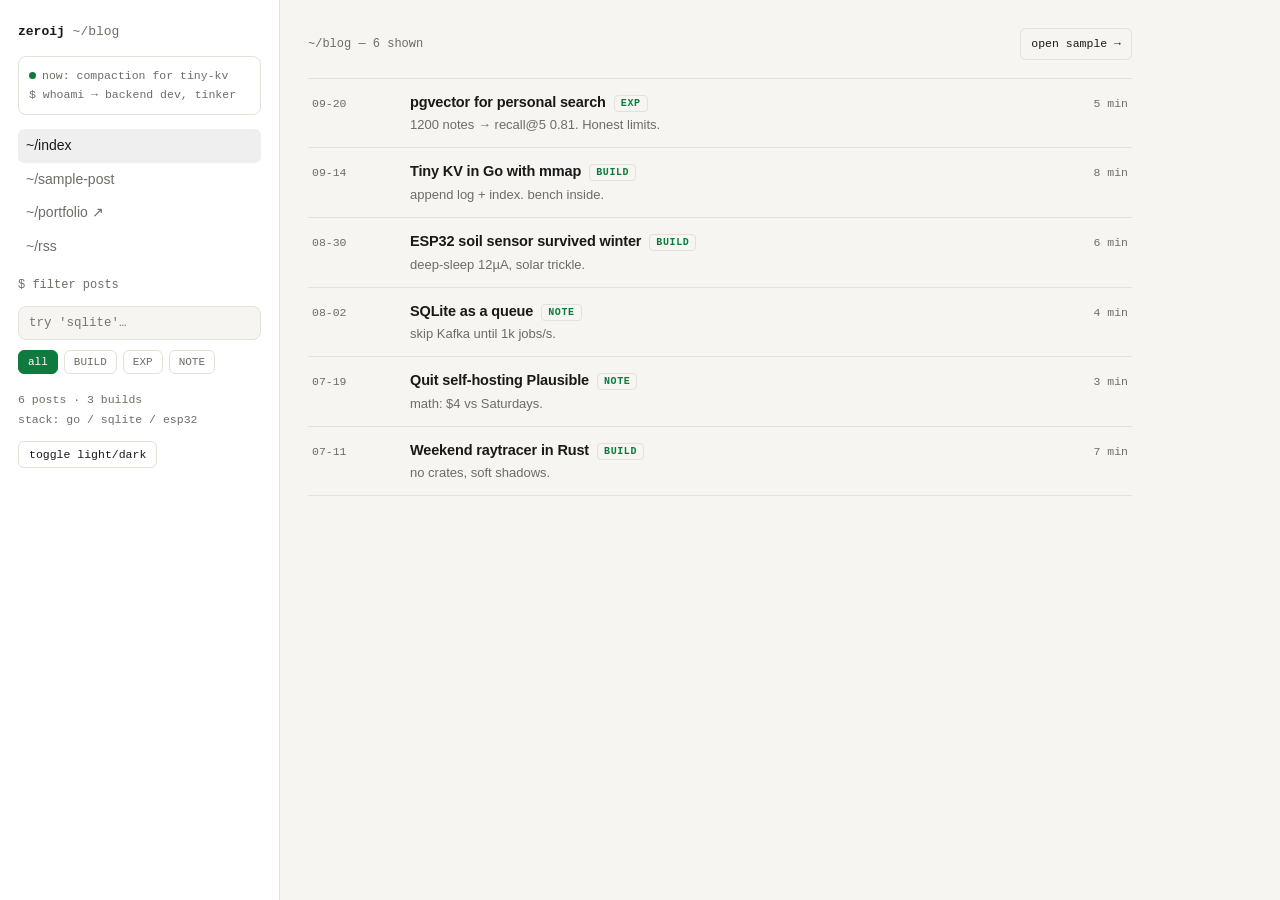
==== index.html @ 80bb95fb "feat: homepage log with search and type filters - semantic list rows link to sample post - count + e" ====
<!doctype html>
<html lang="en">
<head>
<meta charset="utf-8">
<meta name="viewport" content="width=device-width,initial-scale=1">
<title>zeroij/blog — builds, experiments, notes</title>
<meta name="description" content="Separate scratch space from my portfolio: small builds, experiments, and technical notes.">
<link rel="icon" href="/favicon.svg" type="image/svg+xml">
<link rel="stylesheet" href="/assets/css/site.css">
<link rel="alternate" type="application/rss+xml" title="zeroij/blog RSS" href="/feed.xml">
</head>
<body>
<a class="skip" href="#list">Skip to posts</a>
<div class="app">
  <aside class="side">
    <div class="brand">zeroij <span>~/blog</span></div>
    <div class="status"><span class="dot"></span>now: compaction for tiny-kv<br>$ whoami → backend dev, tinker</div>
    <nav class="nav" aria-label="Primary">
      <a href="/" class="on" aria-current="page">~/index</a>
      <a href="/posts/tiny-kv.html">~/sample-post</a>
      <a href="https://zeroij.dev" rel="noopener">~/portfolio ↗</a>
      <a href="/feed.xml">~/rss</a>
    </nav>
    <label class="mono" for="q" style="display:block;margin-top:12px;color:var(--muted)">$ filter posts</label>
    <input id="q" type="search" placeholder="try 'sqlite'…" autocomplete="off">
    <div class="frow" id="tags" role="tablist" aria-label="Filter by type">
      <button class="f on" data-t="all" aria-selected="true">all</button>
      <button class="f" data-t="BUILD" aria-selected="false">BUILD</button>
      <button class="f" data-t="EXP" aria-selected="false">EXP</button>
      <button class="f" data-t="NOTE" aria-selected="false">NOTE</button>
    </div>
    <div class="meta">6 posts · 3 builds<br>stack: go / sqlite / esp32</div>
    <div style="margin-top:12px"><button class="btn" onclick="toggleTheme()">toggle light/dark</button></div>
  </aside>

  <main class="main">
    <div class="topbar">
      <span class="mono">~/blog — <span id="count">6 shown</span></span>
      <a class="btn" href="/posts/tiny-kv.html">open sample →</a>
    </div>
    <div class="list" id="list">
      <a class="item" href="/posts/tiny-kv.html" data-type="EXP" data-title="pgvector personal search recall limits">
        <span class="date">09-20</span>
        <div><h2>pgvector for personal search<span class="badge">EXP</span></h2><p>1200 notes → recall@5 0.81. Honest limits.</p></div>
        <span class="date">5 min</span>
      </a>
      <a class="item" href="/posts/tiny-kv.html" data-type="BUILD" data-title="tiny kv go mmap append log index">
        <span class="date">09-14</span>
        <div><h2>Tiny KV in Go with mmap<span class="badge">BUILD</span></h2><p>append log + index. bench inside.</p></div>
        <span class="date">8 min</span>
      </a>
      <a class="item" href="/posts/tiny-kv.html" data-type="BUILD" data-title="esp32 soil sensor winter deep sleep solar">
        <span class="date">08-30</span>
        <div><h2>ESP32 soil sensor survived winter<span class="badge">BUILD</span></h2><p>deep-sleep 12µA, solar trickle.</p></div>
        <span class="date">6 min</span>
      </a>
      <a class="item" href="/posts/tiny-kv.html" data-type="NOTE" data-title="sqlite queue side projects kafka">
        <span class="date">08-02</span>
        <div><h2>SQLite as a queue<span class="badge">NOTE</span></h2><p>skip Kafka until 1k jobs/s.</p></div>
        <span class="date">4 min</span>
      </a>
      <a class="item" href="/posts/tiny-kv.html" data-type="NOTE" data-title="quit self hosting plausible analytics">
        <span class="date">07-19</span>
        <div><h2>Quit self-hosting Plausible<span class="badge">NOTE</span></h2><p>math: $4 vs Saturdays.</p></div>
        <span class="date">3 min</span>
      </a>
      <a class="item" href="/posts/tiny-kv.html" data-type="BUILD" data-title="raytracer rust weekend soft shadows">
        <span class="date">07-11</span>
        <div><h2>Weekend raytracer in Rust<span class="badge">BUILD</span></h2><p>no crates, soft shadows.</p></div>
        <span class="date">7 min</span>
      </a>
    </div>
    <p class="empty" id="empty">no matches — <button class="btn" onclick="document.getElementById('q').value='';__blogFilter()">clear</button></p>
  </main>
</div>
<script src="/assets/js/app.js" defer></script>
</body>
</html>
---- assets/css/site.css ----
/* zeroij/blog — workbench-dense theme. Dark-first, static, no framework. */
*{box-sizing:border-box;margin:0;padding:0}
:root{
  --bg:#0E0E0C; --panel:#161614; --fg:#E6E3D9; --muted:#8E8B82;
  --line:#262522; --accent:#7DFF9E;
  --mono:ui-monospace,SFMono-Regular,Menlo,Consolas,"Liberation Mono",monospace;
  --sans:-apple-system,BlinkMacSystemFont,"Segoe UI",Roboto,Helvetica,Arial,sans-serif;
  --radius:8px; --max:880px; --side:280px;
}
[data-theme="light"]{
  --bg:#F6F5F1; --panel:#FFFFFF; --fg:#191918; --muted:#6E6C64;
  --line:#E4E1D8; --accent:#0E7A3D;
}
html{scrollbar-color:var(--line) transparent}
body{font-family:var(--sans);background:var(--bg);color:var(--fg);line-height:1.55;-webkit-font-smoothing:antialiased}
a{color:inherit}
.mono{font-family:var(--mono);font-size:12px}
.app{display:grid;grid-template-columns:var(--side) 1fr;min-height:100vh}
.side{border-right:1px solid var(--line);background:var(--panel);padding:22px 18px;position:sticky;top:0;height:100vh;overflow:auto}
.brand{font-family:var(--mono);font-size:13px;font-weight:700}
.brand span{color:var(--muted);font-weight:400}
.status{font-family:var(--mono);font-size:11.5px;color:var(--muted);border:1px solid var(--line);border-radius:var(--radius);padding:10px;margin:14px 0;line-height:1.6}
.dot{display:inline-block;width:7px;height:7px;border-radius:99px;background:var(--accent);margin-right:6px}
.nav a{display:block;color:var(--muted);text-decoration:none;font-size:14px;padding:6px 8px;border-radius:6px}
.nav a.on,.nav a:hover{color:var(--fg);background:rgba(127,127,127,.12)}
.side input{width:100%;font-family:var(--mono);font-size:12.5px;background:var(--bg);border:1px solid var(--line);border-radius:var(--radius);color:var(--fg);padding:9px 10px;margin-top:12px;outline:none}
.side input:focus{border-color:var(--accent)}
.frow{display:flex;gap:6px;flex-wrap:wrap;margin-top:10px}
.f{font-family:var(--mono);font-size:11px;border:1px solid var(--line);border-radius:6px;background:transparent;color:var(--muted);padding:5px 9px;cursor:pointer}
.f.on{color:#0B0B0A;background:var(--accent);border-color:var(--accent)}
[data-theme="light"] .f.on{color:#fff}
.meta{font-family:var(--mono);font-size:11.5px;color:var(--muted);margin-top:16px;line-height:1.7}
.btn{font-family:var(--mono);font-size:11.5px;border:1px solid var(--line);border-radius:6px;background:transparent;color:inherit;padding:6px 10px;cursor:pointer;text-decoration:none;display:inline-block}
.btn:hover{border-color:var(--accent)}
.main{padding:28px 28px 80px;max-width:var(--max)}
.topbar{display:flex;justify-content:space-between;align-items:center;gap:12px;margin-bottom:6px}
.topbar .mono{color:var(--muted)}
.list{margin-top:18px;border-top:1px solid var(--line)}
.item{display:grid;grid-template-columns:86px 1fr auto;gap:12px;padding:12px 4px;border-bottom:1px solid var(--line);cursor:pointer;align-items:baseline;text-decoration:none}
.item:hover{background:rgba(127,127,127,.07)}
.item h2{font-size:14.5px;font-weight:600;letter-spacing:-.01em}
.item p{font-size:13px;color:var(--muted);margin-top:2px}
.badge{font-family:var(--mono);font-size:10px;letter-spacing:.06em;border:1px solid var(--line);border-radius:4px;padding:2px 6px;color:var(--accent);white-space:nowrap;margin-left:8px;vertical-align:1px}
.date{font-family:var(--mono);font-size:11.5px;color:var(--muted);white-space:nowrap}
.prose{font-size:15.5px}
.prose h1{font-size:26px;letter-spacing:-.02em;line-height:1.2;margin:8px 0}
.prose h2{font-size:19px;margin:26px 0 8px}
.prose p{margin:0 0 14px;color:color-mix(in srgb,var(--fg) 92%,var(--muted))}
.prose code{font-family:var(--mono);font-size:.86em;background:rgba(127,127,127,.14);padding:1px 5px;border-radius:4px}
.prose pre{font-family:var(--mono);font-size:12.5px;background:#000;border:1px solid var(--line);border-radius:10px;padding:14px;overflow:auto;margin:14px 0;color:#D8F5DF;line-height:1.6}
.prose pre code{background:none;padding:0}
[data-theme="light"] .prose pre{background:#101010;color:#C8F5D0}
.prose ul{margin:0 0 14px 20px}
.empty{font-family:var(--mono);font-size:12.5px;color:var(--muted);padding:20px 4px;display:none}
.skip{position:absolute;left:-999px}.skip:focus{left:8px;top:8px;background:var(--accent);color:#000;padding:8px;z-index:9}
:focus-visible{outline:2px solid var(--accent);outline-offset:2px}
@media(max-width:860px){.app{grid-template-columns:1fr}.side{position:static;height:auto;border-right:0;border-bottom:1px solid var(--line)}.item{grid-template-columns:1fr auto}.item .date.hide-m{display:none}}
@media(prefers-reduced-motion:reduce){*{transition:none!important}}
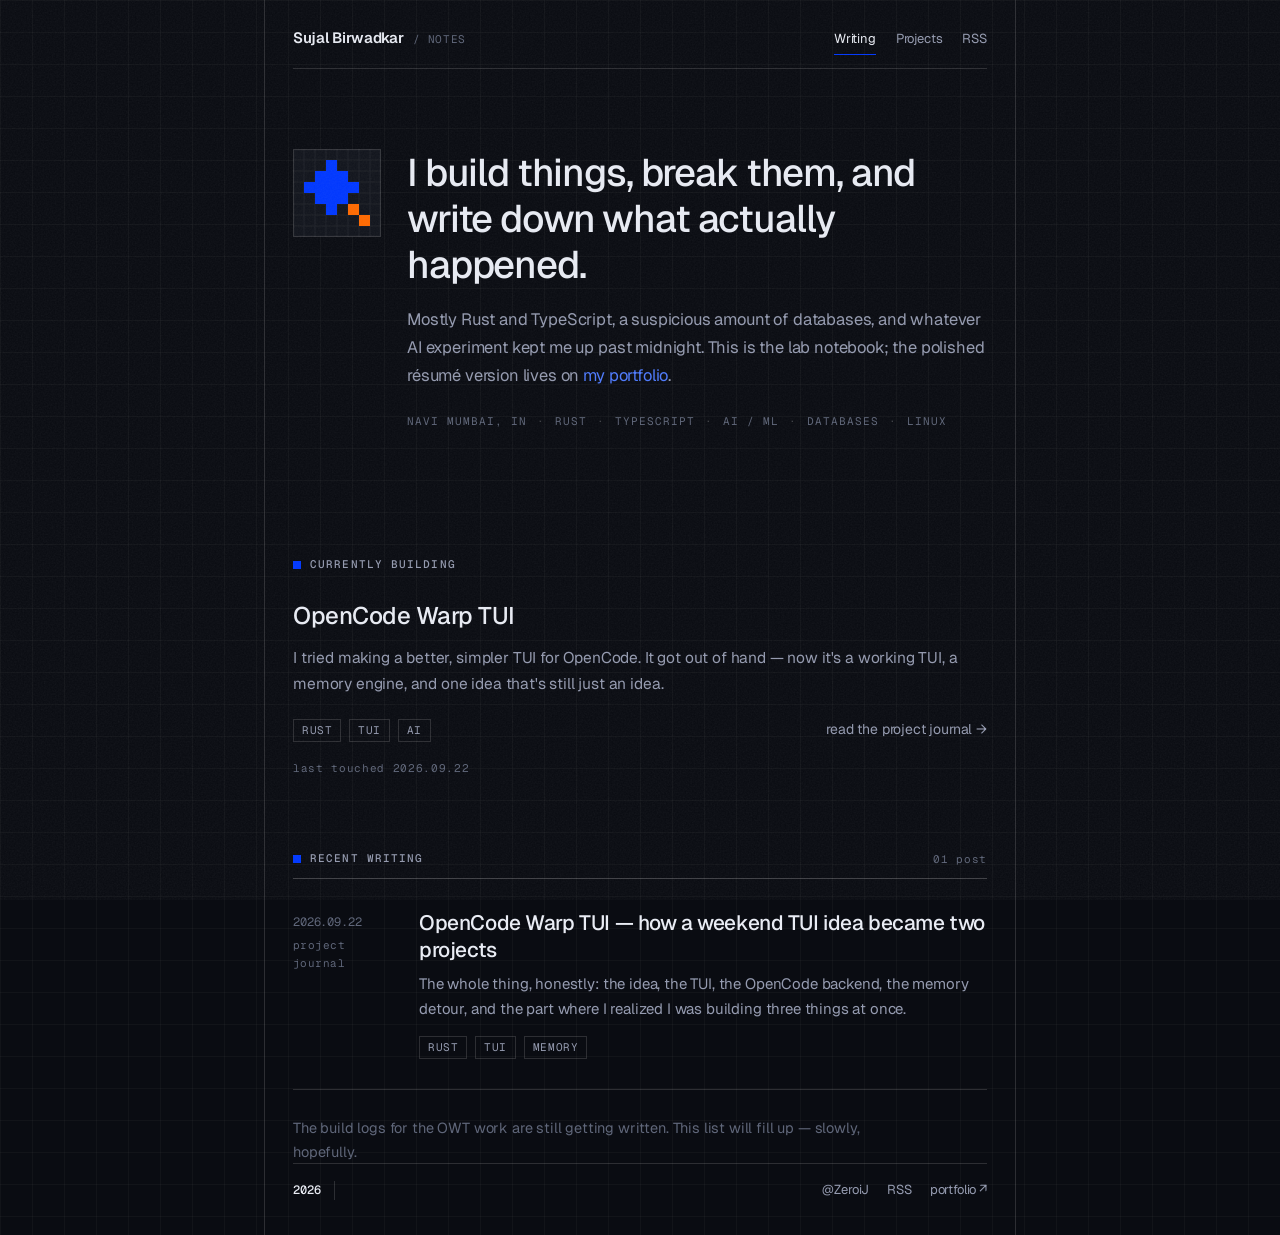
==== commit 35170eb2: "feat: blog homepage at root — real content only - identity hero (pixel glyph, shared system) - curre" ====
--- a/index.html
+++ b/index.html
@@ -3,76 +3,110 @@
 <head>
 <meta charset="utf-8">
 <meta name="viewport" content="width=device-width,initial-scale=1">
-<title>zeroij/blog — builds, experiments, notes</title>
-<meta name="description" content="Separate scratch space from my portfolio: small builds, experiments, and technical notes.">
+<title>Sujal Birwadkar — notes</title>
+<meta name="description" content="I build things, break them, and write down what actually happened. Rust, TypeScript, AI experiments, databases, and tools.">
+<link rel="canonical" href="https://personal-blogs.zeroij.workers.dev/">
+<meta property="og:type" content="website">
+<meta property="og:title" content="Sujal Birwadkar — notes">
+<meta property="og:description" content="I build things, break them, and write down what actually happened.">
+<meta property="og:url" content="https://personal-blogs.zeroij.workers.dev/">
+<meta name="twitter:card" content="summary">
+<link rel="alternate" type="application/rss+xml" title="Sujal Birwadkar — notes" href="/feed.xml">
 <link rel="icon" href="/favicon.svg" type="image/svg+xml">
+<link rel="preconnect" href="https://fonts.googleapis.com">
+<link rel="preconnect" href="https://fonts.gstatic.com" crossorigin>
+<link href="https://fonts.googleapis.com/css2?family=Geist:wght@400;500;600&family=Geist+Mono:wght@400;500&display=swap" rel="stylesheet">
 <link rel="stylesheet" href="/assets/css/site.css">
-<link rel="alternate" type="application/rss+xml" title="zeroij/blog RSS" href="/feed.xml">
+<link rel="stylesheet" href="/assets/css/home.css">
 </head>
 <body>
-<a class="skip" href="#list">Skip to posts</a>
-<div class="app">
-  <aside class="side">
-    <div class="brand">zeroij <span>~/blog</span></div>
-    <div class="status"><span class="dot"></span>now: compaction for tiny-kv<br>$ whoami → backend dev, tinker</div>
+<a class="skip" href="#main">Skip to content</a>
+<svg class="grain" aria-hidden="true"><filter id="grain-f"><feTurbulence type="fractalNoise" baseFrequency="0.65" numOctaves="4" stitchTiles="stitch"/><feColorMatrix type="saturate" values="0"/></filter><rect width="100%" height="100%" filter="url(#grain-f)"/></svg>
+
+<div class="frame">
+  <header class="masthead">
+    <div class="brand">
+      <a class="wordmark" href="/">Sujal Birwadkar</a>
+      <span class="brand-sub">/ notes</span>
+    </div>
     <nav class="nav" aria-label="Primary">
-      <a href="/" class="on" aria-current="page">~/index</a>
-      <a href="/posts/tiny-kv.html">~/sample-post</a>
-      <a href="https://zeroij.dev" rel="noopener">~/portfolio ↗</a>
-      <a href="/feed.xml">~/rss</a>
+      <a href="/" aria-current="page">Writing</a>
+      <a href="#projects">Projects</a>
+      <a href="/feed.xml">RSS</a>
     </nav>
-    <label class="mono" for="q" style="display:block;margin-top:12px;color:var(--muted)">$ filter posts</label>
-    <input id="q" type="search" placeholder="try 'sqlite'…" autocomplete="off">
-    <div class="frow" id="tags" role="tablist" aria-label="Filter by type">
-      <button class="f on" data-t="all" aria-selected="true">all</button>
-      <button class="f" data-t="BUILD" aria-selected="false">BUILD</button>
-      <button class="f" data-t="EXP" aria-selected="false">EXP</button>
-      <button class="f" data-t="NOTE" aria-selected="false">NOTE</button>
-    </div>
-    <div class="meta">6 posts · 3 builds<br>stack: go / sqlite / esp32</div>
-    <div style="margin-top:12px"><button class="btn" onclick="toggleTheme()">toggle light/dark</button></div>
-  </aside>
+  </header>
+  <hr class="rule">
 
-  <main class="main">
-    <div class="topbar">
-      <span class="mono">~/blog — <span id="count">6 shown</span></span>
-      <a class="btn" href="/posts/tiny-kv.html">open sample →</a>
-    </div>
-    <div class="list" id="list">
-      <a class="item" href="/posts/tiny-kv.html" data-type="EXP" data-title="pgvector personal search recall limits">
-        <span class="date">09-20</span>
-        <div><h2>pgvector for personal search<span class="badge">EXP</span></h2><p>1200 notes → recall@5 0.81. Honest limits.</p></div>
-        <span class="date">5 min</span>
-      </a>
-      <a class="item" href="/posts/tiny-kv.html" data-type="BUILD" data-title="tiny kv go mmap append log index">
-        <span class="date">09-14</span>
-        <div><h2>Tiny KV in Go with mmap<span class="badge">BUILD</span></h2><p>append log + index. bench inside.</p></div>
-        <span class="date">8 min</span>
-      </a>
-      <a class="item" href="/posts/tiny-kv.html" data-type="BUILD" data-title="esp32 soil sensor winter deep sleep solar">
-        <span class="date">08-30</span>
-        <div><h2>ESP32 soil sensor survived winter<span class="badge">BUILD</span></h2><p>deep-sleep 12µA, solar trickle.</p></div>
-        <span class="date">6 min</span>
-      </a>
-      <a class="item" href="/posts/tiny-kv.html" data-type="NOTE" data-title="sqlite queue side projects kafka">
-        <span class="date">08-02</span>
-        <div><h2>SQLite as a queue<span class="badge">NOTE</span></h2><p>skip Kafka until 1k jobs/s.</p></div>
-        <span class="date">4 min</span>
-      </a>
-      <a class="item" href="/posts/tiny-kv.html" data-type="NOTE" data-title="quit self hosting plausible analytics">
-        <span class="date">07-19</span>
-        <div><h2>Quit self-hosting Plausible<span class="badge">NOTE</span></h2><p>math: $4 vs Saturdays.</p></div>
-        <span class="date">3 min</span>
-      </a>
-      <a class="item" href="/posts/tiny-kv.html" data-type="BUILD" data-title="raytracer rust weekend soft shadows">
-        <span class="date">07-11</span>
-        <div><h2>Weekend raytracer in Rust<span class="badge">BUILD</span></h2><p>no crates, soft shadows.</p></div>
-        <span class="date">7 min</span>
-      </a>
-    </div>
-    <p class="empty" id="empty">no matches — <button class="btn" onclick="document.getElementById('q').value='';__blogFilter()">clear</button></p>
+  <main id="main">
+    <section class="hero">
+      <svg class="glyph" viewBox="0 0 80 80" aria-hidden="true">
+        <rect x="0.5" y="0.5" width="79" height="79" fill="#12151D" stroke="rgba(255,255,255,.16)"/>
+        <g stroke="rgba(255,255,255,.05)" stroke-width="1">
+          <path d="M10 0V80M20 0V80M30 0V80M40 0V80M50 0V80M60 0V80M70 0V80M0 10H80M0 20H80M0 30H80M0 40H80M0 50H80M0 60H80M0 70H80"/>
+        </g>
+        <g fill="#0038FF">
+          <rect x="30" y="10" width="10" height="10"/>
+          <rect x="20" y="20" width="10" height="10"/><rect x="30" y="20" width="10" height="10"/><rect x="40" y="20" width="10" height="10"/>
+          <rect x="10" y="30" width="10" height="10"/><rect x="20" y="30" width="10" height="10"/><rect x="30" y="30" width="10" height="10"/><rect x="40" y="30" width="10" height="10"/><rect x="50" y="30" width="10" height="10"/>
+          <rect x="20" y="40" width="10" height="10"/><rect x="30" y="40" width="10" height="10"/><rect x="40" y="40" width="10" height="10"/>
+          <rect x="30" y="50" width="10" height="10"/>
+        </g>
+        <g fill="#FF6A00">
+          <rect x="50" y="50" width="10" height="10"/><rect x="60" y="60" width="10" height="10"/>
+        </g>
+      </svg>
+      <div class="hero-text">
+        <h1>I build things, break them, and write down what actually happened.</h1>
+        <p class="lede">Mostly Rust and TypeScript, a suspicious amount of databases, and whatever AI experiment kept me up past midnight. This is the lab notebook; the polished résumé version lives on <a href="https://portfolio.zeroij.workers.dev">my portfolio</a>.</p>
+        <p class="hero-meta">
+          <span>Navi Mumbai, IN</span><span class="sep">·</span>
+          <span>Rust</span><span class="sep">·</span>
+          <span>TypeScript</span><span class="sep">·</span>
+          <span>AI / ML</span><span class="sep">·</span>
+          <span>Databases</span><span class="sep">·</span>
+          <span>Linux</span>
+        </p>
+      </div>
+    </section>
+
+    <section class="current" id="projects" aria-labelledby="current-h">
+      <h2 class="section-label" id="current-h">Currently building</h2>
+      <p class="current-title">OpenCode Warp TUI</p>
+      <p class="current-line">I tried making a better, simpler TUI for OpenCode. It got out of hand — now it's a working TUI, a memory engine, and one idea that's still just an idea.</p>
+      <div class="current-row">
+        <span class="tags"><span class="pill">rust</span><span class="pill">tui</span><span class="pill">ai</span></span>
+        <a class="grow current-link" href="/projects/opencode-warp-tui/">read the project journal →</a>
+      </div>
+      <p class="current-last">last touched 2026.09.22</p>
+    </section>
+
+    <section class="feed" aria-labelledby="writing-h">
+      <div class="feed-head">
+        <h2 class="section-label" id="writing-h">Recent writing</h2>
+        <span class="count">01 post</span>
+      </div>
+
+      <article class="entry">
+        <div class="entry-date"><time datetime="2026-09-22">2026.09.22</time><span class="read">project journal</span></div>
+        <div>
+          <h3><a href="/projects/opencode-warp-tui/">OpenCode Warp TUI — how a weekend TUI idea became two projects</a></h3>
+          <p class="excerpt">The whole thing, honestly: the idea, the TUI, the OpenCode backend, the memory detour, and the part where I realized I was building three things at once.</p>
+          <div class="tags"><span class="pill">rust</span><span class="pill">tui</span><span class="pill">memory</span></div>
+        </div>
+      </article>
+
+      <p class="feed-note">The build logs for the OWT work are still getting written. This list will fill up — slowly, hopefully.</p>
+    </section>
   </main>
+
+  <footer class="footer">
+    <span class="year">2026</span>
+    <span class="f-links">
+      <a class="grow" href="https://github.com/ZeroiJ">@ZeroiJ</a>
+      <a class="grow" href="/feed.xml">RSS</a>
+      <a class="grow" href="https://portfolio.zeroij.workers.dev">portfolio ↗</a>
+    </span>
+  </footer>
 </div>
-<script src="/assets/js/app.js" defer></script>
 </body>
 </html>
--- a/assets/css/site.css
+++ b/assets/css/site.css
@@ -1,58 +1,117 @@
-/* zeroij/blog — workbench-dense theme. Dark-first, static, no framework. */
+/* 005 — portfolio DNA × editorial blog
+   Portfolio tokens: cobalt #0038FF, hairlines #fff3, Geist/Geist Mono,
+   compact chrome, 32px technical grid, grain, pixel character.
+   Editorial layer: spacious measure, calm hierarchy, content-first.
+   Dark-only, zero JS. */
 *{box-sizing:border-box;margin:0;padding:0}
 :root{
-  --bg:#0E0E0C; --panel:#161614; --fg:#E6E3D9; --muted:#8E8B82;
-  --line:#262522; --accent:#7DFF9E;
-  --mono:ui-monospace,SFMono-Regular,Menlo,Consolas,"Liberation Mono",monospace;
-  --sans:-apple-system,BlinkMacSystemFont,"Segoe UI",Roboto,Helvetica,Arial,sans-serif;
-  --radius:8px; --max:880px; --side:280px;
+  --bg:#0A0C12;
+  --fg:#E9ECF4;
+  --muted:#959BB0;
+  --faint:#5F6679;
+  --line:rgba(255,255,255,.14);      /* portfolio's #fff3, adjusted for dark base */
+  --line-2:rgba(255,255,255,.22);
+  --grid:rgba(255,255,255,.032);     /* thin technical grid, 32px */
+  --cobalt:#0038FF;                  /* portfolio electric blue — fills only */
+  --accent:#4E7BFF;                  /* same hue, lifted for legible text on dark */
+  --paper:#EFE9E1;                   /* portfolio pixel-ink paper */
+  --orange:#FF6A00;                  /* portfolio ink palette */
+  --sans:"Geist",-apple-system,BlinkMacSystemFont,"Segoe UI",sans-serif;
+  --mono:"Geist Mono",ui-monospace,SFMono-Regular,Menlo,Consolas,monospace;
+  --frame:47rem;
+  --measure:40rem;
+  --ease:cubic-bezier(.16,1,.3,1);
 }
-[data-theme="light"]{
-  --bg:#F6F5F1; --panel:#FFFFFF; --fg:#191918; --muted:#6E6C64;
-  --line:#E4E1D8; --accent:#0E7A3D;
+html{background:var(--bg);-webkit-text-size-adjust:100%;scrollbar-color:var(--line) transparent}
+body{
+  font-family:var(--sans);
+  color:var(--fg);
+  background-color:var(--bg);
+  background-image:
+    linear-gradient(var(--grid) 1px,transparent 1px),
+    linear-gradient(90deg,var(--grid) 1px,transparent 1px);
+  background-size:32px 32px;
+  font-size:16px;line-height:1.6;letter-spacing:-.01em;
+  -webkit-font-smoothing:antialiased;
 }
-html{scrollbar-color:var(--line) transparent}
-body{font-family:var(--sans);background:var(--bg);color:var(--fg);line-height:1.55;-webkit-font-smoothing:antialiased}
-a{color:inherit}
-.mono{font-family:var(--mono);font-size:12px}
-.app{display:grid;grid-template-columns:var(--side) 1fr;min-height:100vh}
-.side{border-right:1px solid var(--line);background:var(--panel);padding:22px 18px;position:sticky;top:0;height:100vh;overflow:auto}
-.brand{font-family:var(--mono);font-size:13px;font-weight:700}
-.brand span{color:var(--muted);font-weight:400}
-.status{font-family:var(--mono);font-size:11.5px;color:var(--muted);border:1px solid var(--line);border-radius:var(--radius);padding:10px;margin:14px 0;line-height:1.6}
-.dot{display:inline-block;width:7px;height:7px;border-radius:99px;background:var(--accent);margin-right:6px}
-.nav a{display:block;color:var(--muted);text-decoration:none;font-size:14px;padding:6px 8px;border-radius:6px}
-.nav a.on,.nav a:hover{color:var(--fg);background:rgba(127,127,127,.12)}
-.side input{width:100%;font-family:var(--mono);font-size:12.5px;background:var(--bg);border:1px solid var(--line);border-radius:var(--radius);color:var(--fg);padding:9px 10px;margin-top:12px;outline:none}
-.side input:focus{border-color:var(--accent)}
-.frow{display:flex;gap:6px;flex-wrap:wrap;margin-top:10px}
-.f{font-family:var(--mono);font-size:11px;border:1px solid var(--line);border-radius:6px;background:transparent;color:var(--muted);padding:5px 9px;cursor:pointer}
-.f.on{color:#0B0B0A;background:var(--accent);border-color:var(--accent)}
-[data-theme="light"] .f.on{color:#fff}
-.meta{font-family:var(--mono);font-size:11.5px;color:var(--muted);margin-top:16px;line-height:1.7}
-.btn{font-family:var(--mono);font-size:11.5px;border:1px solid var(--line);border-radius:6px;background:transparent;color:inherit;padding:6px 10px;cursor:pointer;text-decoration:none;display:inline-block}
-.btn:hover{border-color:var(--accent)}
-.main{padding:28px 28px 80px;max-width:var(--max)}
-.topbar{display:flex;justify-content:space-between;align-items:center;gap:12px;margin-bottom:6px}
-.topbar .mono{color:var(--muted)}
-.list{margin-top:18px;border-top:1px solid var(--line)}
-.item{display:grid;grid-template-columns:86px 1fr auto;gap:12px;padding:12px 4px;border-bottom:1px solid var(--line);cursor:pointer;align-items:baseline;text-decoration:none}
-.item:hover{background:rgba(127,127,127,.07)}
-.item h2{font-size:14.5px;font-weight:600;letter-spacing:-.01em}
-.item p{font-size:13px;color:var(--muted);margin-top:2px}
-.badge{font-family:var(--mono);font-size:10px;letter-spacing:.06em;border:1px solid var(--line);border-radius:4px;padding:2px 6px;color:var(--accent);white-space:nowrap;margin-left:8px;vertical-align:1px}
-.date{font-family:var(--mono);font-size:11.5px;color:var(--muted);white-space:nowrap}
-.prose{font-size:15.5px}
-.prose h1{font-size:26px;letter-spacing:-.02em;line-height:1.2;margin:8px 0}
-.prose h2{font-size:19px;margin:26px 0 8px}
-.prose p{margin:0 0 14px;color:color-mix(in srgb,var(--fg) 92%,var(--muted))}
-.prose code{font-family:var(--mono);font-size:.86em;background:rgba(127,127,127,.14);padding:1px 5px;border-radius:4px}
-.prose pre{font-family:var(--mono);font-size:12.5px;background:#000;border:1px solid var(--line);border-radius:10px;padding:14px;overflow:auto;margin:14px 0;color:#D8F5DF;line-height:1.6}
-.prose pre code{background:none;padding:0}
-[data-theme="light"] .prose pre{background:#101010;color:#C8F5D0}
-.prose ul{margin:0 0 14px 20px}
-.empty{font-family:var(--mono);font-size:12.5px;color:var(--muted);padding:20px 4px;display:none}
-.skip{position:absolute;left:-999px}.skip:focus{left:8px;top:8px;background:var(--accent);color:#000;padding:8px;z-index:9}
-:focus-visible{outline:2px solid var(--accent);outline-offset:2px}
-@media(max-width:860px){.app{grid-template-columns:1fr}.side{position:static;height:auto;border-right:0;border-bottom:1px solid var(--line)}.item{grid-template-columns:1fr auto}.item .date.hide-m{display:none}}
+::selection{background:var(--cobalt);color:#fff}
+a{color:var(--accent);text-decoration:none}
+a:hover{text-decoration:underline;text-decoration-thickness:1px;text-underline-offset:3px}
+:focus-visible{outline:2px solid var(--cobalt);outline-offset:2px}
+code{font-family:var(--mono);font-size:.86em;background:rgba(255,255,255,.07);padding:.12em .4em}
+hr.rule{border:0;border-top:1px solid var(--line)}
+
+.grain{position:fixed;inset:0;width:100%;height:100%;pointer-events:none;z-index:50;opacity:.055}
+.skip{position:absolute;left:-9999px}
+.skip:focus{left:12px;top:12px;background:var(--cobalt);color:#fff;padding:8px 14px;z-index:60;font-family:var(--mono);font-size:12px}
+
+/* underline-grow interaction (portfolio link language) */
+.grow{position:relative;display:inline-block}
+.grow::after{content:"";position:absolute;left:0;bottom:-3px;height:1px;width:0;background:currentColor;transition:width .3s var(--ease)}
+.grow:hover::after{width:100%}
+.grow:hover{text-decoration:none}
+
+/* ── Frame: blueprint column, hairline edges ── */
+.frame{max-width:var(--frame);margin:0 auto;padding:0 28px;min-height:100vh;display:flex;flex-direction:column}
+@media(min-width:900px){
+  .frame{border-left:1px solid var(--line);border-right:1px solid var(--line)}
+}
+
+/* ── Masthead: compact chrome ── */
+.masthead{display:flex;justify-content:space-between;align-items:baseline;gap:16px;padding:26px 0 18px;flex-wrap:wrap}
+.brand{display:flex;align-items:baseline;gap:9px}
+.wordmark{font-size:15px;font-weight:600;color:var(--fg);letter-spacing:-.02em}
+.wordmark:hover{color:var(--accent);text-decoration:none}
+.brand-sub{font-family:var(--mono);font-size:11px;color:var(--faint);letter-spacing:.06em;text-transform:uppercase}
+.nav{display:flex;gap:20px;font-size:13px}
+.nav a{color:var(--muted)}
+.nav a:hover,.nav a[aria-current]{color:var(--fg);text-decoration:none}
+.nav a[aria-current]{position:relative}
+.nav a[aria-current]::after{content:"";position:absolute;left:0;right:0;bottom:-5px;height:1px;background:var(--cobalt)}
+
+/* ── Hero: pixel glyph + editorial statement ── */
+.hero{display:grid;grid-template-columns:88px 1fr;gap:26px;align-items:start;padding:80px 0 64px}
+.glyph{width:88px;height:88px;flex:0 0 auto}
+.hero h1{font-size:clamp(1.7rem,4.4vw,2.4rem);font-weight:500;line-height:1.2;letter-spacing:-.03em;max-width:24ch}
+.lede{margin-top:18px;color:var(--muted);font-size:16.5px;line-height:1.7;max-width:46rem}
+.hero-meta{margin-top:24px;font-family:var(--mono);font-size:11px;letter-spacing:.09em;text-transform:uppercase;color:var(--faint);display:flex;flex-wrap:wrap;gap:10px}
+.hero-meta .sep{color:var(--line-2)}
+
+/* ── Feed: hairline rows, no cards ── */
+.feed-head{display:flex;justify-content:space-between;align-items:baseline;border-bottom:1px solid var(--line-2);padding-bottom:10px}
+.section-label{font-family:var(--mono);font-size:11px;font-weight:500;letter-spacing:.1em;text-transform:uppercase;color:var(--muted);display:flex;align-items:center;gap:9px}
+.section-label::before{content:"";width:8px;height:8px;background:var(--cobalt);flex:0 0 auto}
+.count{font-family:var(--mono);font-size:11px;color:var(--faint);letter-spacing:.06em}
+.entry{display:grid;grid-template-columns:6.5rem 1fr;gap:22px;padding:30px 0;border-bottom:1px solid var(--line);transition:background .2s,padding-left .2s var(--ease)}
+.entry:hover{background:rgba(255,255,255,.025);padding-left:8px}
+.entry-date{font-family:var(--mono);font-size:12px;color:var(--faint);padding-top:4px}
+.entry-date .read{display:block;margin-top:5px;font-size:11px;letter-spacing:.04em}
+.entry h3{font-size:1.3rem;font-weight:500;letter-spacing:-.02em;line-height:1.3}
+.entry h3 a{color:var(--fg)}
+.entry h3 a:hover{color:var(--accent);text-decoration:none}
+.excerpt{margin-top:9px;color:var(--muted);font-size:15px;line-height:1.65}
+.tags{margin-top:14px;display:flex;gap:8px;flex-wrap:wrap}
+.pill{border:1px solid var(--line);padding:2px 8px;font-family:var(--mono);font-size:11px;color:var(--muted);text-transform:uppercase;letter-spacing:.05em;transition:border-color .2s}
+.entry:hover .pill{border-color:var(--line-2)}
+.all-posts{text-align:center;padding:44px 0 8px;font-size:14px}
+.all-posts a{color:var(--muted)}
+.all-posts a:hover{color:var(--fg)}
+
+/* ── Footer ── */
+.footer{border-top:1px solid var(--line);display:flex;justify-content:space-between;align-items:center;gap:14px;padding:16px 0 34px;font-size:13px;color:var(--muted);flex-wrap:wrap;margin-top:auto}
+.year{font-family:var(--mono);font-size:12px;color:var(--fg);font-weight:500;border-right:1px solid var(--line);padding-right:14px}
+.f-links{display:flex;gap:18px}
+.f-links a{color:var(--muted);font-size:13px}
+.f-links a:hover{color:var(--fg);text-decoration:none}
+
+@media(max-width:720px){
+  .frame{padding:0 20px}
+  .masthead{padding-top:20px}
+  .nav{gap:16px;flex-wrap:wrap}
+  .hero{grid-template-columns:1fr;padding:56px 0 44px}
+  .glyph{width:72px;height:72px}
+  .entry{grid-template-columns:1fr;gap:0}
+  .entry-date{display:flex;gap:12px;padding-top:0;margin-bottom:8px}
+  .entry-date .read{margin-top:0}
+}
 @media(prefers-reduced-motion:reduce){*{transition:none!important}}
--- a/assets/css/home.css
+++ b/assets/css/home.css
@@ -0,0 +1,21 @@
+/* Blog homepage — reuses the shared system; only page-specific pieces here. */
+
+/* Currently building: one block, quieter than the writing list */
+.current{padding:56px 0 0}
+.current .section-label{display:inline-flex}
+.current-title{font-size:1.5rem;font-weight:500;letter-spacing:-.02em;margin-top:20px}
+.current-line{margin-top:10px;color:var(--muted);font-size:15.5px;line-height:1.7;max-width:42rem}
+.current-row{display:flex;justify-content:space-between;align-items:baseline;gap:18px;flex-wrap:wrap;margin-top:20px}
+.current-row .tags{margin-top:0}
+.current-link{font-size:14px;color:var(--muted)}
+.current-link:hover{color:var(--fg)}
+.current-last{margin-top:18px;font-family:var(--mono);font-size:11px;letter-spacing:.06em;color:var(--faint)}
+
+/* Writing list: honest note instead of a fake archive link */
+.feed{padding:72px 0 0}
+.feed-note{margin-top:26px;color:var(--faint);font-size:14.5px;line-height:1.6;max-width:38rem}
+
+@media(max-width:720px){
+  .current{padding-top:44px}
+  .feed{padding-top:56px}
+}
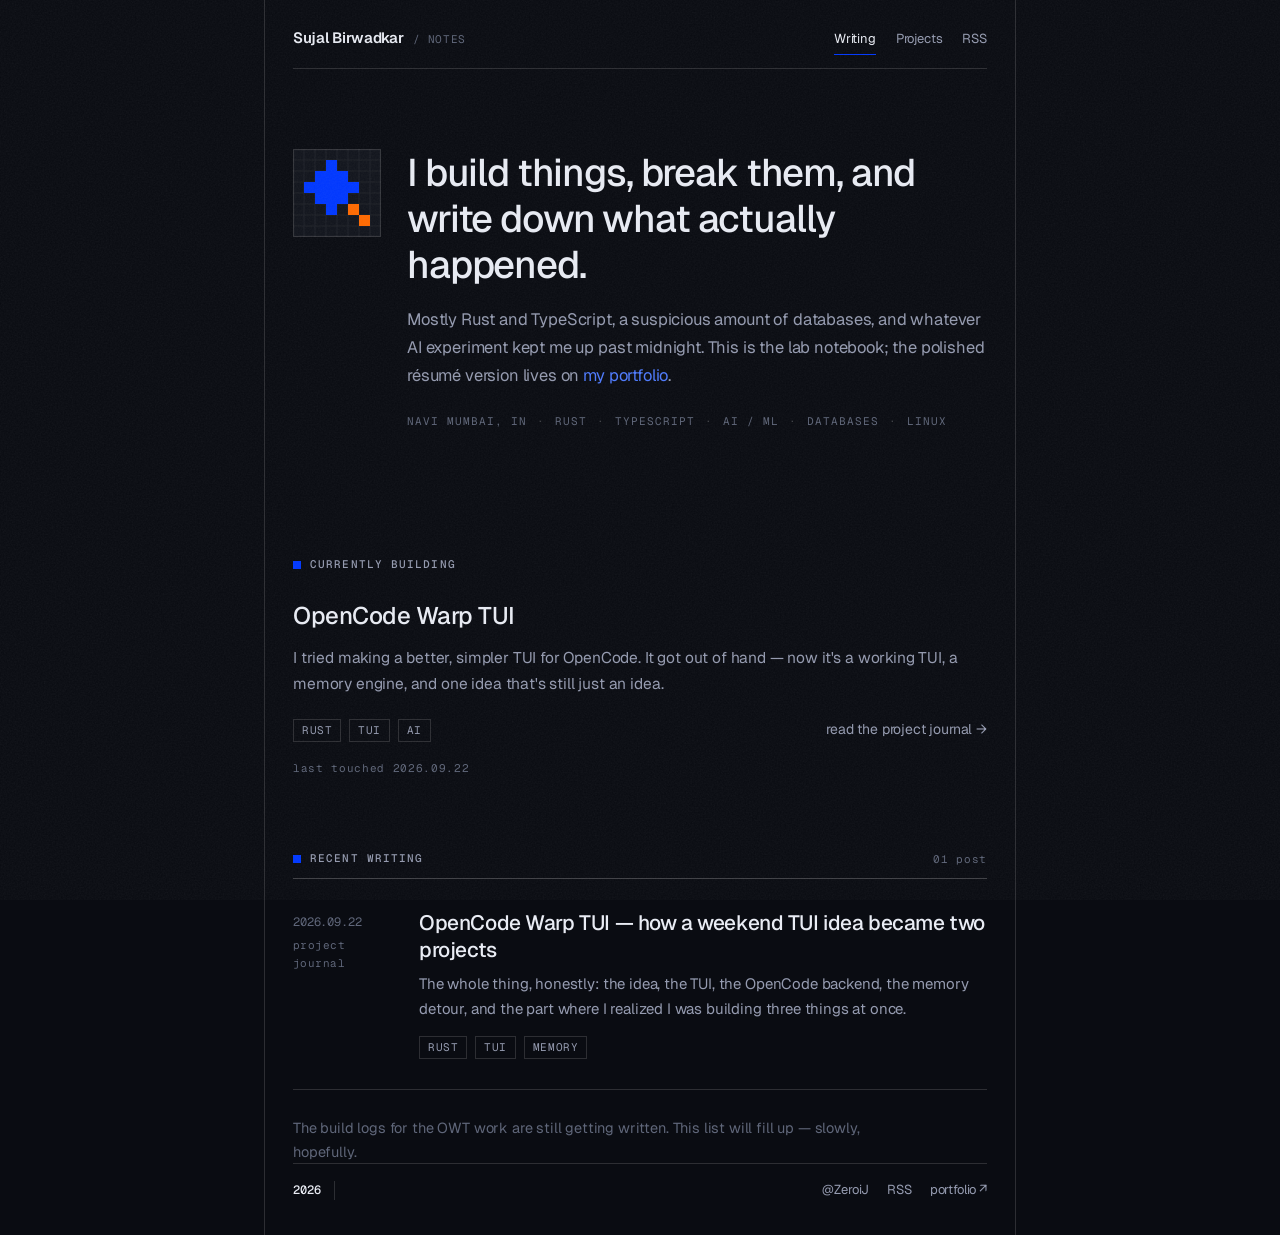
==== commit df737bc3: "feat: fixed grid layer — squares stay still while content scrolls background-attachment:fixed is ign" ====
--- a/index.html
+++ b/index.html
@@ -21,6 +21,7 @@
 </head>
 <body>
 <a class="skip" href="#main">Skip to content</a>
+<div class="grid-bg" aria-hidden="true"></div>
 <svg class="grain" aria-hidden="true"><filter id="grain-f"><feTurbulence type="fractalNoise" baseFrequency="0.65" numOctaves="4" stitchTiles="stitch"/><feColorMatrix type="saturate" values="0"/></filter><rect width="100%" height="100%" filter="url(#grain-f)"/></svg>
 
 <div class="frame">
--- a/assets/css/site.css
+++ b/assets/css/site.css
@@ -26,13 +26,18 @@
 body{
   font-family:var(--sans);
   color:var(--fg);
-  background-color:var(--bg);
+  background:var(--bg);
+  font-size:16px;line-height:1.6;letter-spacing:-.01em;
+  -webkit-font-smoothing:antialiased;
+}
+/* Technical grid: its own fixed layer so the squares stay put while the
+   content scrolls. (background-attachment:fixed is ignored on iOS.) */
+.grid-bg{
+  position:fixed;inset:0;z-index:-1;pointer-events:none;
   background-image:
     linear-gradient(var(--grid) 1px,transparent 1px),
     linear-gradient(90deg,var(--grid) 1px,transparent 1px);
   background-size:32px 32px;
-  font-size:16px;line-height:1.6;letter-spacing:-.01em;
-  -webkit-font-smoothing:antialiased;
 }
 ::selection{background:var(--cobalt);color:#fff}
 a{color:var(--accent);text-decoration:none}
